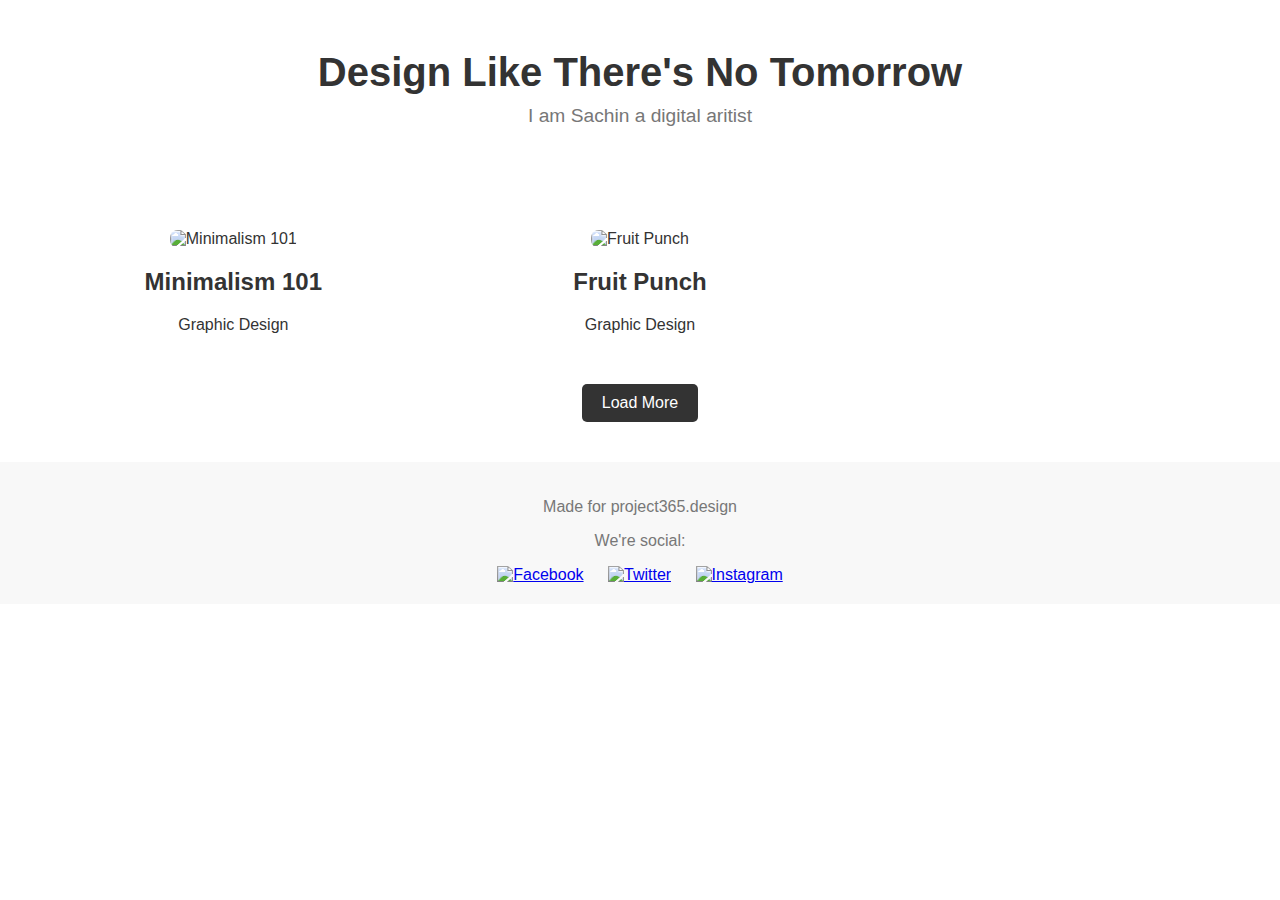
==== index.html @ 3890164a "Add files via upload" ====
<!DOCTYPE html>
<html lang="en">
<head>
    <meta charset="UTF-8">
    <meta name="viewport" content="width=device-width, initial-scale=1.0">
    <title>Design Like There's No Tomorrow</title>
    <link rel="stylesheet" href="styles.css">
</head>
<body>
    <header>
        <h1>Design Like There's No Tomorrow</h1>
        <p>I am Sachin a digital aritist</p>
    </header>
    <main>
        <section class="gallery">
            <div class="gallery-item">
                <img src="https://plus.unsplash.com/premium_photo-1701065896426-332bf14c15b8?q=80&w=1740&auto=format&fit=crop&ixlib=rb-4.0.3&ixid=M3wxMjA3fDB8MHxwaG90by1wYWdlfHx8fGVufDB8fHx8fA%3D%3D" alt="Minimalism 101">
                <h2>Minimalism 101</h2>
                <p>Graphic Design</p>
            </div>
            <div class="gallery-item">
                <img src="https://plus.unsplash.com/premium_photo-1701065896426-332bf14c15b8?q=80&w=1740&auto=format&fit=crop&ixlib=rb-4.0.3&ixid=M3wxMjA3fDB8MHxwaG90by1wYWdlfHx8fGVufDB8fHx8fA%3D%3D" alt="Fruit Punch">
                <h2>Fruit Punch</h2>
                <p>Graphic Design</p>
            </div>
            <!-- Add more gallery items as needed -->
        </section>
        <button class="load-more">Load More</button>
    </main>
    <footer>
        <p>Made for project365.design</p>
        <p>We're social:</p>
        <div class="social-icons">
            <a href="#"><img src="path/to/facebook-icon.png" alt="Facebook"></a>
            <a href="#"><img src="path/to/twitter-icon.png" alt="Twitter"></a>
            <a href="#"><img src="path/to/instagram-icon.png" alt="Instagram"></a>
        </div>
    </footer>
</body>
</html>
---- styles.css ----
body {
    font-family: Arial, sans-serif;
    margin: 0;
    padding: 0;
    box-sizing: border-box;
    background-color: #fff;
    color: #333;
}

header {
    text-align: center;
    padding: 50px 20px;
}

header h1 {
    font-size: 2.5em;
    margin: 0;
}

header p {
    font-size: 1.2em;
    margin-top: 10px;
    color: #777;
}

main {
    display: flex;
    flex-direction: column;
    align-items: center;
    padding: 20px;
}

.gallery {
    display: grid;
    grid-template-columns: repeat(auto-fill, minmax(300px, 1fr));
    gap: 20px;
    width: 100%;
    max-width: 1200px;
}

.gallery-item {
    text-align: center;
    border: 4px solid #fff;
    border-radius: 10px;
    padding: 10px;
    box-sizing: border-box;
}

.gallery-item:hover {
    border: 4px solid #2196F3;
    cursor:pointer;
}

.gallery-item img {
    width: 100%;
    height: auto;
    border-radius: 8px;
}

.load-more {
    margin: 20px 0;
    padding: 10px 20px;
    font-size: 1em;
    cursor: pointer;
    background-color: #333;
    color: #fff;
    border: none;
    border-radius: 5px;
}

footer {
    text-align: center;
    padding: 20px;
    background-color: #f8f8f8;
    color: #777;
}

.social-icons {
    margin-top: 10px;
}

.social-icons a {
    margin: 0 10px;
    display: inline-block;
}

.social-icons img {
    width: 24px;
    height: 24px;
}
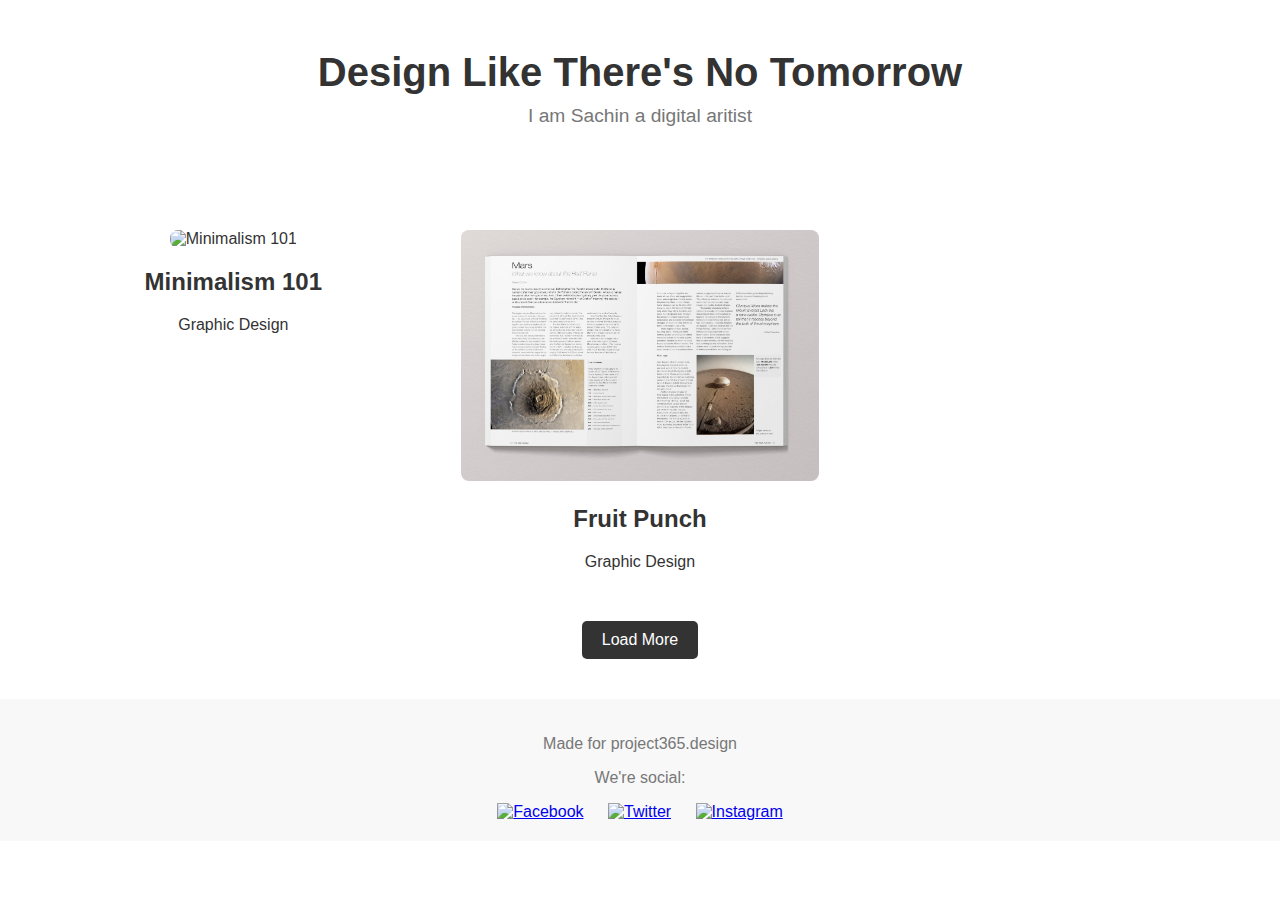
==== commit 76c3e1d1: "Update index.html" ====
--- a/index.html
+++ b/index.html
@@ -14,12 +14,12 @@
     <main>
         <section class="gallery">
             <div class="gallery-item">
-                <img src="https://plus.unsplash.com/premium_photo-1701065896426-332bf14c15b8?q=80&w=1740&auto=format&fit=crop&ixlib=rb-4.0.3&ixid=M3wxMjA3fDB8MHxwaG90by1wYWdlfHx8fGVufDB8fHx8fA%3D%3D" alt="Minimalism 101">
+                <img src="./portfolio/image1.jpg" alt="Minimalism 101">
                 <h2>Minimalism 101</h2>
                 <p>Graphic Design</p>
             </div>
             <div class="gallery-item">
-                <img src="https://plus.unsplash.com/premium_photo-1701065896426-332bf14c15b8?q=80&w=1740&auto=format&fit=crop&ixlib=rb-4.0.3&ixid=M3wxMjA3fDB8MHxwaG90by1wYWdlfHx8fGVufDB8fHx8fA%3D%3D" alt="Fruit Punch">
+                <img src="./portfolio/image2.jpg" alt="Fruit Punch">
                 <h2>Fruit Punch</h2>
                 <p>Graphic Design</p>
             </div>
@@ -37,4 +37,4 @@
         </div>
     </footer>
 </body>
-</html>+</html>
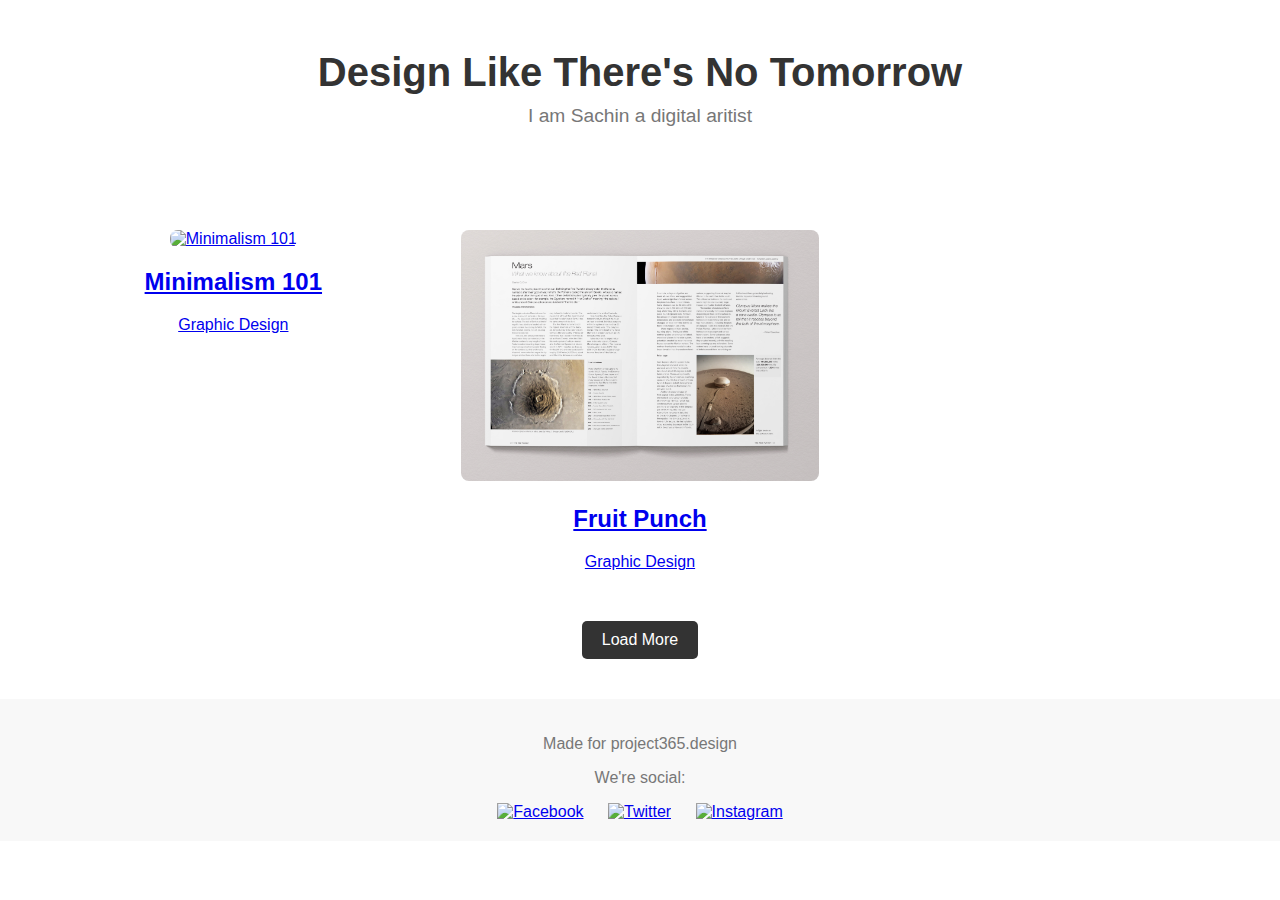
==== commit 4804f8b1: "Update index.html" ====
--- a/index.html
+++ b/index.html
@@ -14,14 +14,18 @@
     <main>
         <section class="gallery">
             <div class="gallery-item">
-                <img src="./portfolio/image1.jpg" alt="Minimalism 101">
-                <h2>Minimalism 101</h2>
-                <p>Graphic Design</p>
+                <a href="/portfolio/index.html">
+                    <img src="./portfolio/image1.jpg" alt="Minimalism 101">
+                    <h2>Minimalism 101</h2>
+                    <p>Graphic Design</p>
+                </a>
             </div>
             <div class="gallery-item">
-                <img src="./portfolio/image2.jpg" alt="Fruit Punch">
-                <h2>Fruit Punch</h2>
-                <p>Graphic Design</p>
+                <a href="/animation/index.html">
+                    <img src="./portfolio/image2.jpg" alt="Fruit Punch">
+                    <h2>Fruit Punch</h2>
+                    <p>Graphic Design</p>
+                </a>
             </div>
             <!-- Add more gallery items as needed -->
         </section>
